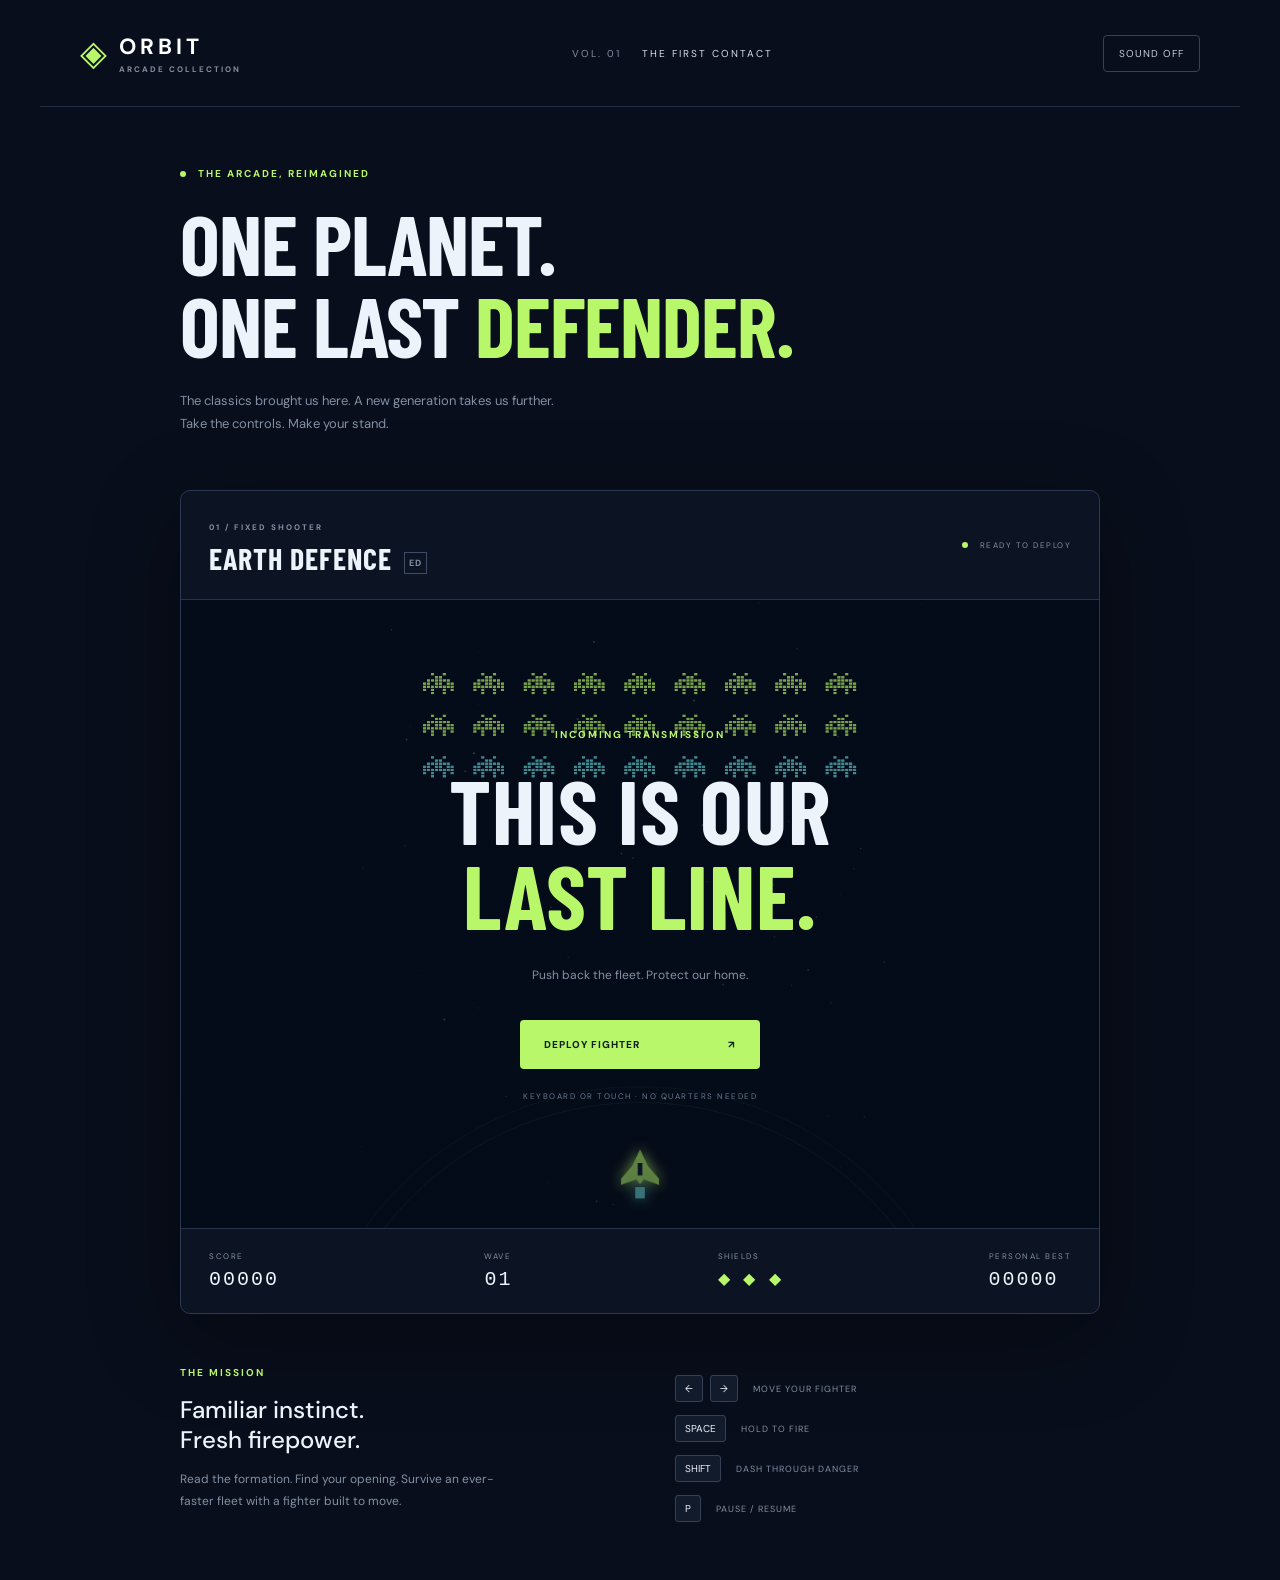
==== index.html @ 9b3c9f2e "Add Earth Defence playable prototype and collection roadmap" ====
<!doctype html><html lang="en"><head><meta charset="utf-8"><meta name="viewport" content="width=device-width, initial-scale=1"><meta http-equiv="refresh" content="0;url=earth-defence/"><title>Classic Games · Earth Defence</title></head><body style="background:#080e1b;color:#b8f76a;font-family:sans-serif;padding:40px"><h1>Classic Games</h1><p><a style="color:inherit" href="earth-defence/">Play Earth Defence →</a></p></body></html>
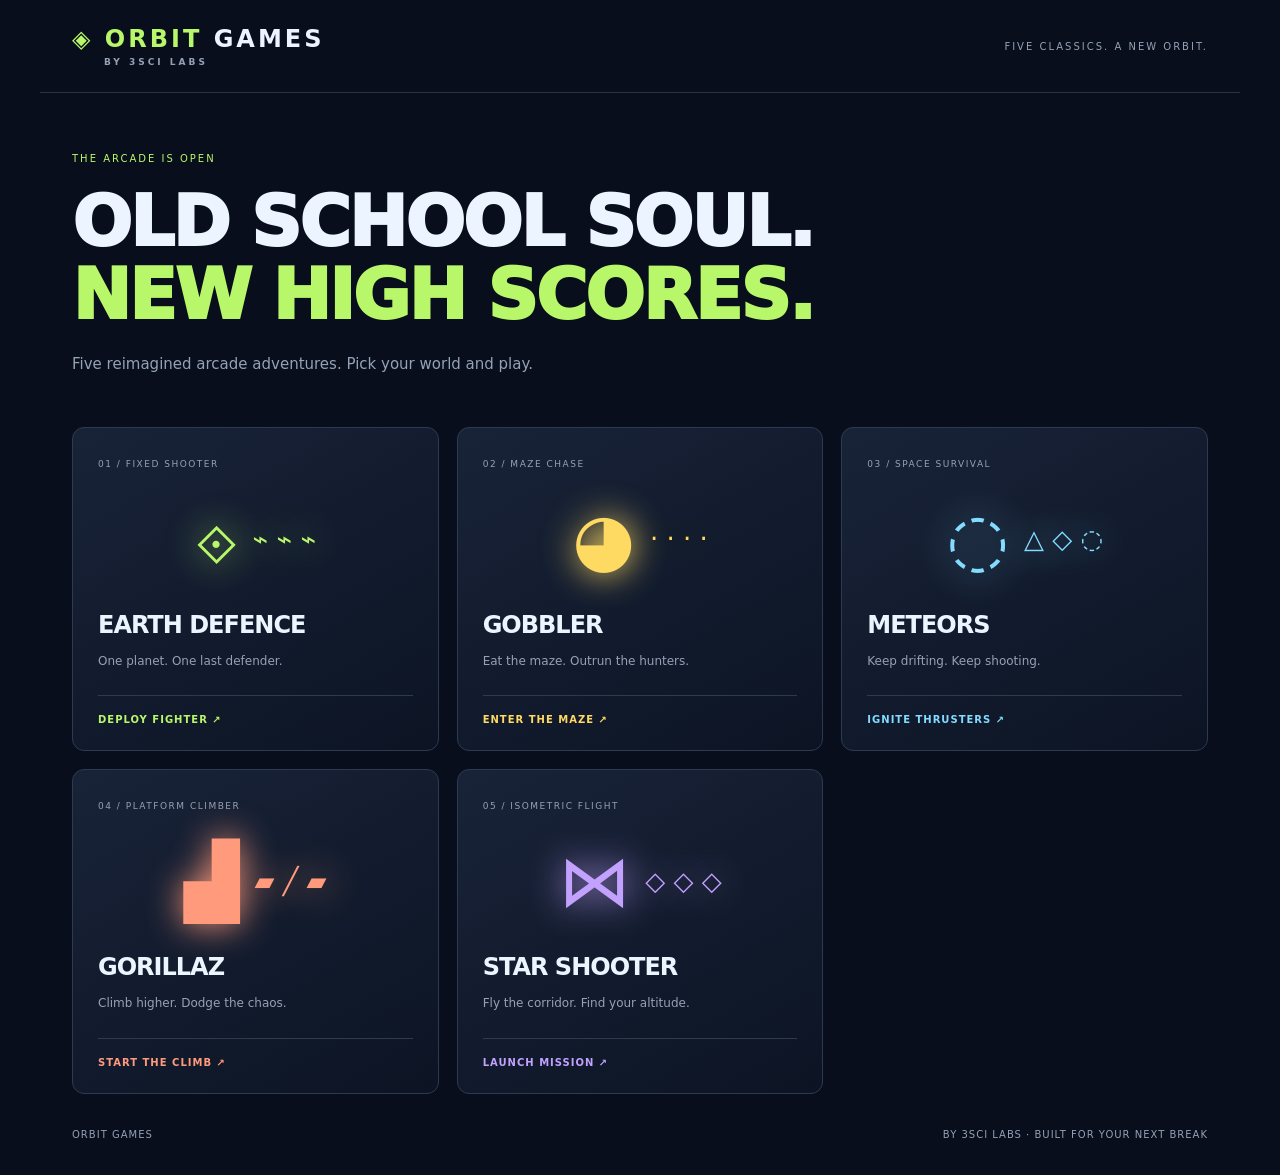
==== commit 138130c5: "Launch Orbit Games by 3Sci Labs with all five playable games" ====
--- a/index.html
+++ b/index.html
@@ -1 +1,10 @@
-<!doctype html><html lang="en"><head><meta charset="utf-8"><meta name="viewport" content="width=device-width, initial-scale=1"><meta http-equiv="refresh" content="0;url=earth-defence/"><title>Classic Games · Earth Defence</title></head><body style="background:#080e1b;color:#b8f76a;font-family:sans-serif;padding:40px"><h1>Classic Games</h1><p><a style="color:inherit" href="earth-defence/">Play Earth Defence →</a></p></body></html>
+<!doctype html><html lang="en"><head><meta charset="utf-8"><meta name="viewport" content="width=device-width,initial-scale=1,viewport-fit=cover"><meta name="theme-color" content="#080e1b"><title>Orbit Games by 3Sci Labs</title><link rel="stylesheet" href="arcade.css"></head><body>
+<header><a href="./" class="brand">◈ ORBIT <span>GAMES</span><small>BY 3SCI LABS</small></a><span class="tag">FIVE CLASSICS. A NEW ORBIT.</span></header>
+<main><section class="hero"><span class="eyebrow">THE ARCADE IS OPEN</span><h1>OLD SCHOOL SOUL.<br><em>NEW HIGH SCORES.</em></h1><p>Five reimagined arcade adventures. Pick your world and play.</p></section>
+<section class="library" aria-label="Choose a game">
+<a class="card earth" href="earth-defence/"><span class="number">01 / FIXED SHOOTER</span><div class="art">⟐<span>⌁ ⌁ ⌁</span></div><h2>EARTH DEFENCE</h2><p>One planet. One last defender.</p><b>DEPLOY FIGHTER ↗</b></a>
+<a class="card gobbler" href="play.html?game=gobbler"><span class="number">02 / MAZE CHASE</span><div class="art">◕<span>· · · ·</span></div><h2>GOBBLER</h2><p>Eat the maze. Outrun the hunters.</p><b>ENTER THE MAZE ↗</b></a>
+<a class="card meteors" href="play.html?game=meteors"><span class="number">03 / SPACE SURVIVAL</span><div class="art">◌<span>△ ◇ ◌</span></div><h2>METEORS</h2><p>Keep drifting. Keep shooting.</p><b>IGNITE THRUSTERS ↗</b></a>
+<a class="card gorillaz" href="play.html?game=gorillaz"><span class="number">04 / PLATFORM CLIMBER</span><div class="art">▟<span>▰ ╱ ▰</span></div><h2>GORILLAZ</h2><p>Climb higher. Dodge the chaos.</p><b>START THE CLIMB ↗</b></a>
+<a class="card shooter" href="play.html?game=shooter"><span class="number">05 / ISOMETRIC FLIGHT</span><div class="art">⋈<span>◇ ◇ ◇</span></div><h2>STAR SHOOTER</h2><p>Fly the corridor. Find your altitude.</p><b>LAUNCH MISSION ↗</b></a>
+</section><footer>ORBIT GAMES <span>BY 3SCI LABS · BUILT FOR YOUR NEXT BREAK</span></footer></main></body></html>
--- a/arcade.css
+++ b/arcade.css
@@ -0,0 +1 @@
+:root{color-scheme:dark;--bg:#080e1b;--ink:#ecf4ff;--accent:#b8f76a;--muted:#94a2b6}*{box-sizing:border-box}body{margin:0;background:var(--bg);color:var(--ink);font:15px system-ui,sans-serif}header{max-width:1200px;margin:auto;padding:25px 32px;border-bottom:1px solid #273447;display:flex;justify-content:space-between;align-items:center}.brand{font-weight:900;font-size:24px;letter-spacing:3px;text-decoration:none;color:var(--accent)}.brand span{color:var(--ink)}.brand small{display:block;font-size:9px;letter-spacing:3px;color:var(--muted);padding-left:32px;margin-top:4px}.tag,.eyebrow{font-size:10px;letter-spacing:2px;color:var(--muted)}main{max-width:1200px;margin:auto;padding:0 32px}.hero{padding:55px 0 35px}.eyebrow{color:var(--accent)}h1{font-size:clamp(36px,6vw,70px);font-weight:950;line-height:1.04;letter-spacing:-2px;margin:20px 0}em{font-style:normal;color:var(--accent)}p{color:var(--muted);line-height:1.7}.library{display:grid;grid-template-columns:repeat(3,1fr);gap:18px}.card{--c:#b8f76a;display:block;text-decoration:none;color:var(--ink);background:linear-gradient(150deg,#192338,#0c1424);border:1px solid #2c3b51;border-radius:12px;padding:25px;transition:transform .2s,border-color .2s}.card:hover{transform:translateY(-5px);border-color:var(--c)}.number{font-size:9px;color:var(--muted);letter-spacing:1.5px}.art{height:135px;display:flex;align-items:center;justify-content:center;font-size:72px;color:var(--c);text-shadow:0 0 35px var(--c);gap:15px}.art span{font-size:26px}.card h2{font-size:24px;letter-spacing:-1px;margin:5px 0}.card p{font-size:12px}.card b{display:block;border-top:1px solid #2c3b51;padding-top:18px;margin-top:24px;font-size:10px;letter-spacing:1px;color:var(--c)}.gobbler{--c:#ffda63}.meteors{--c:#83dcff}.gorillaz{--c:#ff9b7c}.shooter{--c:#c2a1ff}footer{padding:35px 0;font-size:10px;letter-spacing:1px;color:var(--muted);display:flex;justify-content:space-between}.play-head{display:flex;align-items:center;justify-content:space-between;padding:25px 0 15px}.play-head h1{font-size:30px;margin:0;letter-spacing:0}.back{color:var(--muted);font-size:11px;text-decoration:none}.game-layout{max-width:860px;margin:auto}.screen{position:relative;background:#040b17;border:1px solid #2b3c56;border-radius:12px;overflow:hidden}.screen canvas{display:block;width:100%;height:auto;max-height:68vh;object-fit:contain;touch-action:none}.overlay{position:absolute;inset:0;background:#040b17e8;display:flex;flex-direction:column;align-items:center;justify-content:center;text-align:center;padding:25px}.overlay h2{font-size:clamp(28px,6vw,55px);margin:8px 0}.overlay p{max-width:490px;font-size:13px;white-space:pre-line}.overlay[hidden]{display:none}button{font:700 12px system-ui;letter-spacing:1px;border:1px solid #40516c;border-radius:5px;padding:13px 20px;background:#15233a;color:var(--ink);cursor:pointer;touch-action:none}button:hover{border-color:var(--accent)}#start{color:#08121c;background:var(--accent);border:0;margin:15px}#pause{padding:9px 14px}.stats{display:flex;gap:25px;justify-content:space-between;padding:18px 4px;font:14px monospace}.stats span{color:var(--muted);font:9px system-ui;letter-spacing:1px;display:block;margin-bottom:5px}.help{font-size:12px;margin:10px 0 25px;white-space:pre-line}.touch{display:flex;gap:7px;justify-content:center;flex-wrap:wrap;padding:15px 0}.touch button{min-width:55px;user-select:none;-webkit-user-select:none}.touch button:active{background:var(--accent);color:#08121c}@media(max-width:800px){.library{grid-template-columns:repeat(2,1fr)}.tag{display:none}}@media(max-width:520px){header{padding:20px}main{padding:0 15px}.hero{padding:35px 5px 25px}.library{grid-template-columns:1fr}.card{padding:20px}.art{height:100px}.card h2{font-size:27px}.screen canvas{max-height:62vh}.stats{gap:10px;font-size:12px}.brand{font-size:20px}footer span{max-width:150px;text-align:right}.overlay p{font-size:11px}}
